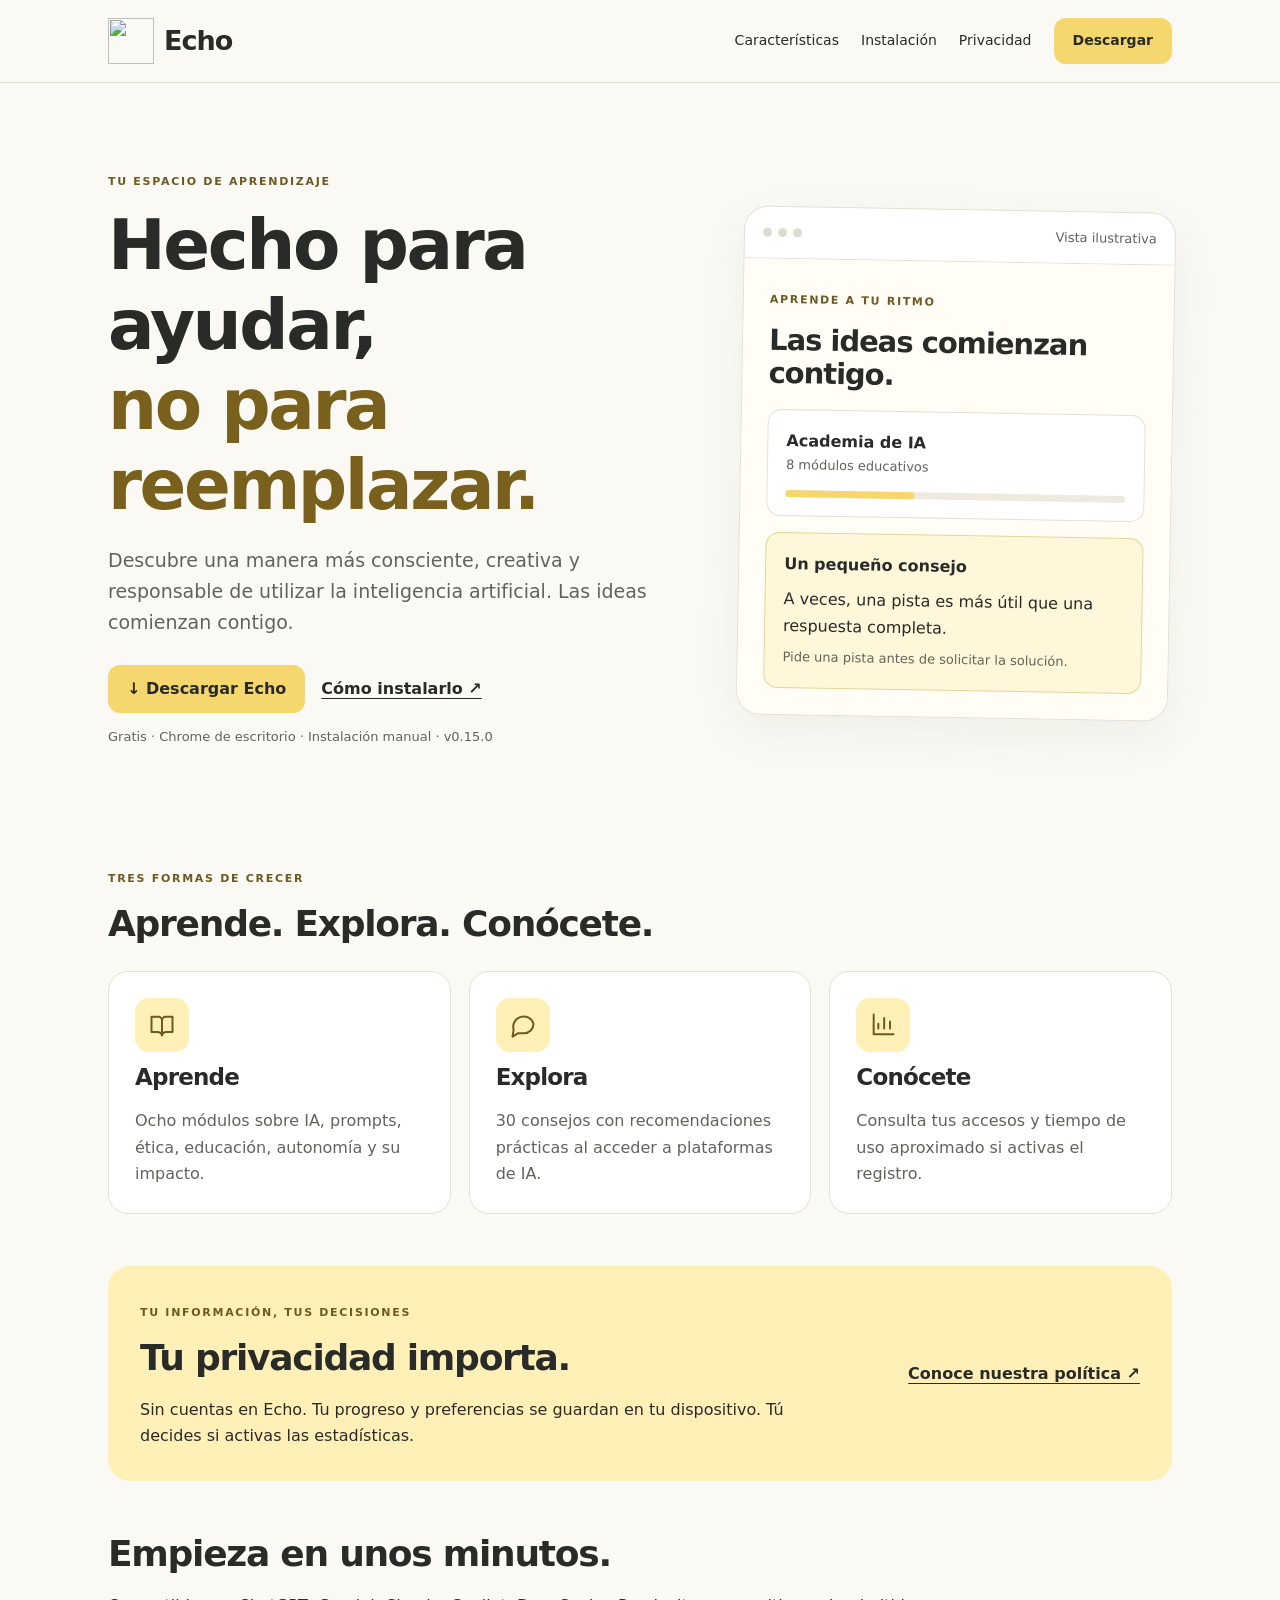
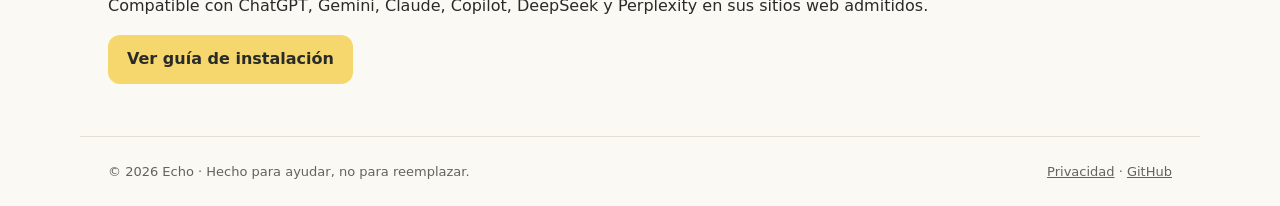
==== index.html @ 6b7a648e "Add files via upload" ====
<!doctype html><html lang="es"><head><meta charset="utf-8"><meta name="viewport" content="width=device-width, initial-scale=1"><meta name="description" content="Echo, una herramienta educativa para el uso responsable de la inteligencia artificial."><title>Inicio | Echo</title><link rel="icon" href="assets/logo.png"><link rel="stylesheet" href="style.css"></head><body><a class="skip" href="#contenido">Saltar al contenido</a><header><nav class="wrap nav" aria-label="Navegación principal"><a class="brand" href="index.html"><img src="assets/logo.png" alt="" width="46" height="46">Echo</a><div class="links"><a href="index.html#funciones">Características</a><a href="instalacion.html">Instalación</a><a href="privacidad.html">Privacidad</a><a class="nav-download" href="downloads/Echo-0.15.0.zip" download>Descargar</a></div></nav></header><main id="contenido" class="wrap"><section class="hero"><div><span class="eyebrow">TU ESPACIO DE APRENDIZAJE</span><h1>Hecho para ayudar,<br><span>no para reemplazar.</span></h1><p class="lead">Descubre una manera más consciente, creativa y responsable de utilizar la inteligencia artificial. Las ideas comienzan contigo.</p><div class="actions"><a class="button" href="downloads/Echo-0.15.0.zip" download>↓ Descargar Echo</a><a class="secondary" href="instalacion.html">Cómo instalarlo ↗</a></div><p class="meta">Gratis · Chrome de escritorio · Instalación manual · v0.15.0</p></div><div class="preview"><div class="preview-top"><span class="dot"></span><span class="dot"></span><span class="dot"></span><small>Vista ilustrativa</small></div><div class="preview-body"><span class="eyebrow">APRENDE A TU RITMO</span><h2>Las ideas comienzan contigo.</h2><div class="mini"><b>Academia de IA</b><span>8 módulos educativos</span><div class="track"><i></i></div></div><div class="tip"><b>Un pequeño consejo</b><p>A veces, una pista es más útil que una respuesta completa.</p><small>Pide una pista antes de solicitar la solución.</small></div></div></div></section><section id="funciones" class="section"><span class="eyebrow">TRES FORMAS DE CRECER</span><h2>Aprende. Explora. Conócete.</h2><div class="cards"><article class="card"><div class="symbol"><svg aria-hidden="true" width="28" height="28" viewBox="0 0 24 24" fill="none" stroke="currentColor" stroke-width="1.7" stroke-linecap="round" stroke-linejoin="round"><path d="M3 5h6a3 3 0 0 1 3 3v13a4 4 0 0 0-4-3H3zM21 5h-6a3 3 0 0 0-3 3v13a4 4 0 0 1 4-3h5z"/></svg></div><h3>Aprende</h3><p>Ocho módulos sobre IA, prompts, ética, educación, autonomía y su impacto.</p></article><article class="card"><div class="symbol"><svg aria-hidden="true" width="28" height="28" viewBox="0 0 24 24" fill="none" stroke="currentColor" stroke-width="1.7" stroke-linecap="round" stroke-linejoin="round"><path d="M21 11a8 8 0 0 1-8 8H8l-5 3 1-6a8 8 0 1 1 17-5z"/></svg></div><h3>Explora</h3><p>30 consejos con recomendaciones prácticas al acceder a plataformas de IA.</p></article><article class="card"><div class="symbol"><svg aria-hidden="true" width="28" height="28" viewBox="0 0 24 24" fill="none" stroke="currentColor" stroke-width="1.7" stroke-linecap="round" stroke-linejoin="round"><path d="M4 3v17h17M8 15v-4m5 4V6m5 9V9"/></svg></div><h3>Conócete</h3><p>Consulta tus accesos y tiempo de uso aproximado si activas el registro.</p></article></div></section><section class="privacy-band"><div><span class="eyebrow">TU INFORMACIÓN, TUS DECISIONES</span><h2>Tu privacidad importa.</h2><p>Sin cuentas en Echo. Tu progreso y preferencias se guardan en tu dispositivo. Tú decides si activas las estadísticas.</p></div><a class="secondary" href="privacidad.html">Conoce nuestra política ↗</a></section><section class="section"><h2>Empieza en unos minutos.</h2><p>Compatible con ChatGPT, Gemini, Claude, Copilot, DeepSeek y Perplexity en sus sitios web admitidos.</p><a class="button" href="instalacion.html">Ver guía de instalación</a></section></main><footer class="wrap"><span>© 2026 Echo · Hecho para ayudar, no para reemplazar.</span><div><a href="privacidad.html">Privacidad</a> · <a href="https://github.com/Echo-prog15/Echo">GitHub</a></div></footer></body></html>
---- style.css ----
:root{--bg:#faf9f4;--ink:#292b28;--muted:#62645c;--yellow:#f5d76e;--soft:#fff0b8;--line:#e4e0d5}*{box-sizing:border-box}html{scroll-behavior:smooth}body{margin:0;background:var(--bg);color:var(--ink);font:16px/1.65 system-ui,-apple-system,BlinkMacSystemFont,"Segoe UI",sans-serif}a{color:inherit}a:focus-visible{outline:3px solid #8b6910;outline-offset:4px}.wrap{max-width:1120px;margin:auto;padding-inline:28px}.skip{position:absolute;left:12px;top:-100px;background:white;padding:10px}.skip:focus{top:8px}header{border-bottom:1px solid var(--line)}.nav{display:flex;align-items:center;justify-content:space-between;gap:24px;padding-block:18px}.brand{display:flex;align-items:center;gap:10px;font-size:27px;font-weight:800;text-decoration:none;letter-spacing:-1px}.brand img{object-fit:contain}.links{display:flex;gap:22px;align-items:center;flex-wrap:wrap;font-size:14px}.links a{text-decoration:none}.links a:hover{text-decoration:underline}.nav-download,.button{background:var(--yellow);padding:11px 19px;border-radius:12px;font-weight:700;text-decoration:none;display:inline-block}.button:hover,.nav-download:hover{background:#edca50}.hero{display:grid;grid-template-columns:1.15fr .85fr;gap:48px;align-items:center;padding-block:84px 64px}.eyebrow{font-size:11px;letter-spacing:1.7px;font-weight:750;color:#6d5923}h1,h2,h3{line-height:1.16;letter-spacing:-.035em;margin:12px 0 18px}h1{font-size:clamp(40px,5.5vw,69px)}h1 span{color:#79601c}h2{font-size:clamp(26px,3vw,36px)}h3{font-size:23px}.lead{font-size:19px;color:var(--muted);max-width:620px}.actions{display:flex;gap:16px;align-items:center;flex-wrap:wrap;margin-top:26px}.secondary{font-weight:650;text-underline-offset:4px}.meta,small{font-size:13px;color:var(--muted)}.preview{background:white;border:1px solid var(--line);border-radius:24px;overflow:hidden;box-shadow:0 16px 45px #514a3610;transform:rotate(1deg)}.preview-top{display:flex;align-items:center;gap:6px;padding:15px 18px;border-bottom:1px solid var(--line)}.preview-top small{margin-left:auto}.dot{width:9px;height:9px;background:#dedbd0;border-radius:50%}.preview-body{padding:26px;background:#fffdf6}.preview-body h2{font-size:29px}.mini,.tip{border:1px solid var(--line);border-radius:14px;padding:18px;margin-top:16px;background:white}.mini span{display:block;font-size:13px;color:var(--muted)}.track{height:7px;border-radius:8px;background:#eeeae0;margin-top:14px}.track i{display:block;width:38%;height:100%;background:var(--yellow);border-radius:8px}.tip{background:#fff7d9;border-color:#e5d59a}.tip p{margin:9px 0 4px}.section{padding-block:40px 52px}.cards{display:grid;grid-template-columns:repeat(3,1fr);gap:18px;margin-top:26px}.card{background:white;border:1px solid var(--line);border-radius:20px;padding:26px}.card p{color:var(--muted);margin-bottom:0}.symbol{display:grid;place-items:center;background:var(--soft);width:54px;height:54px;border-radius:14px;color:#6d5923}.privacy-band{display:flex;justify-content:space-between;align-items:center;gap:30px;background:var(--soft);border-radius:22px;padding:32px}.privacy-band p{max-width:660px;margin-bottom:0}.privacy-band .secondary{flex-shrink:0}.article{max-width:780px;margin:auto;padding-block:58px}.article h1{font-size:clamp(36px,5vw,56px)}.article h2{font-size:26px;margin-top:36px}.article p{color:var(--muted)}.steps{padding-left:25px}.steps li{padding:10px 0 10px 8px}code{background:#eeece3;padding:2px 5px;border-radius:4px;overflow-wrap:anywhere}footer{border-top:1px solid var(--line);display:flex;justify-content:space-between;gap:15px;flex-wrap:wrap;padding-block:24px;color:var(--muted);font-size:13px}@media(max-width:760px){.wrap{padding-inline:20px}.nav{align-items:flex-start;flex-direction:column;gap:12px}.links{gap:14px}.hero{grid-template-columns:1fr;padding-block:45px;gap:28px}.preview{transform:none}.cards{grid-template-columns:1fr}.privacy-band{flex-direction:column;align-items:flex-start;padding:24px}.section{padding-block:28px}.article{padding-block:35px}}@media(prefers-reduced-motion:reduce){html{scroll-behavior:auto}}
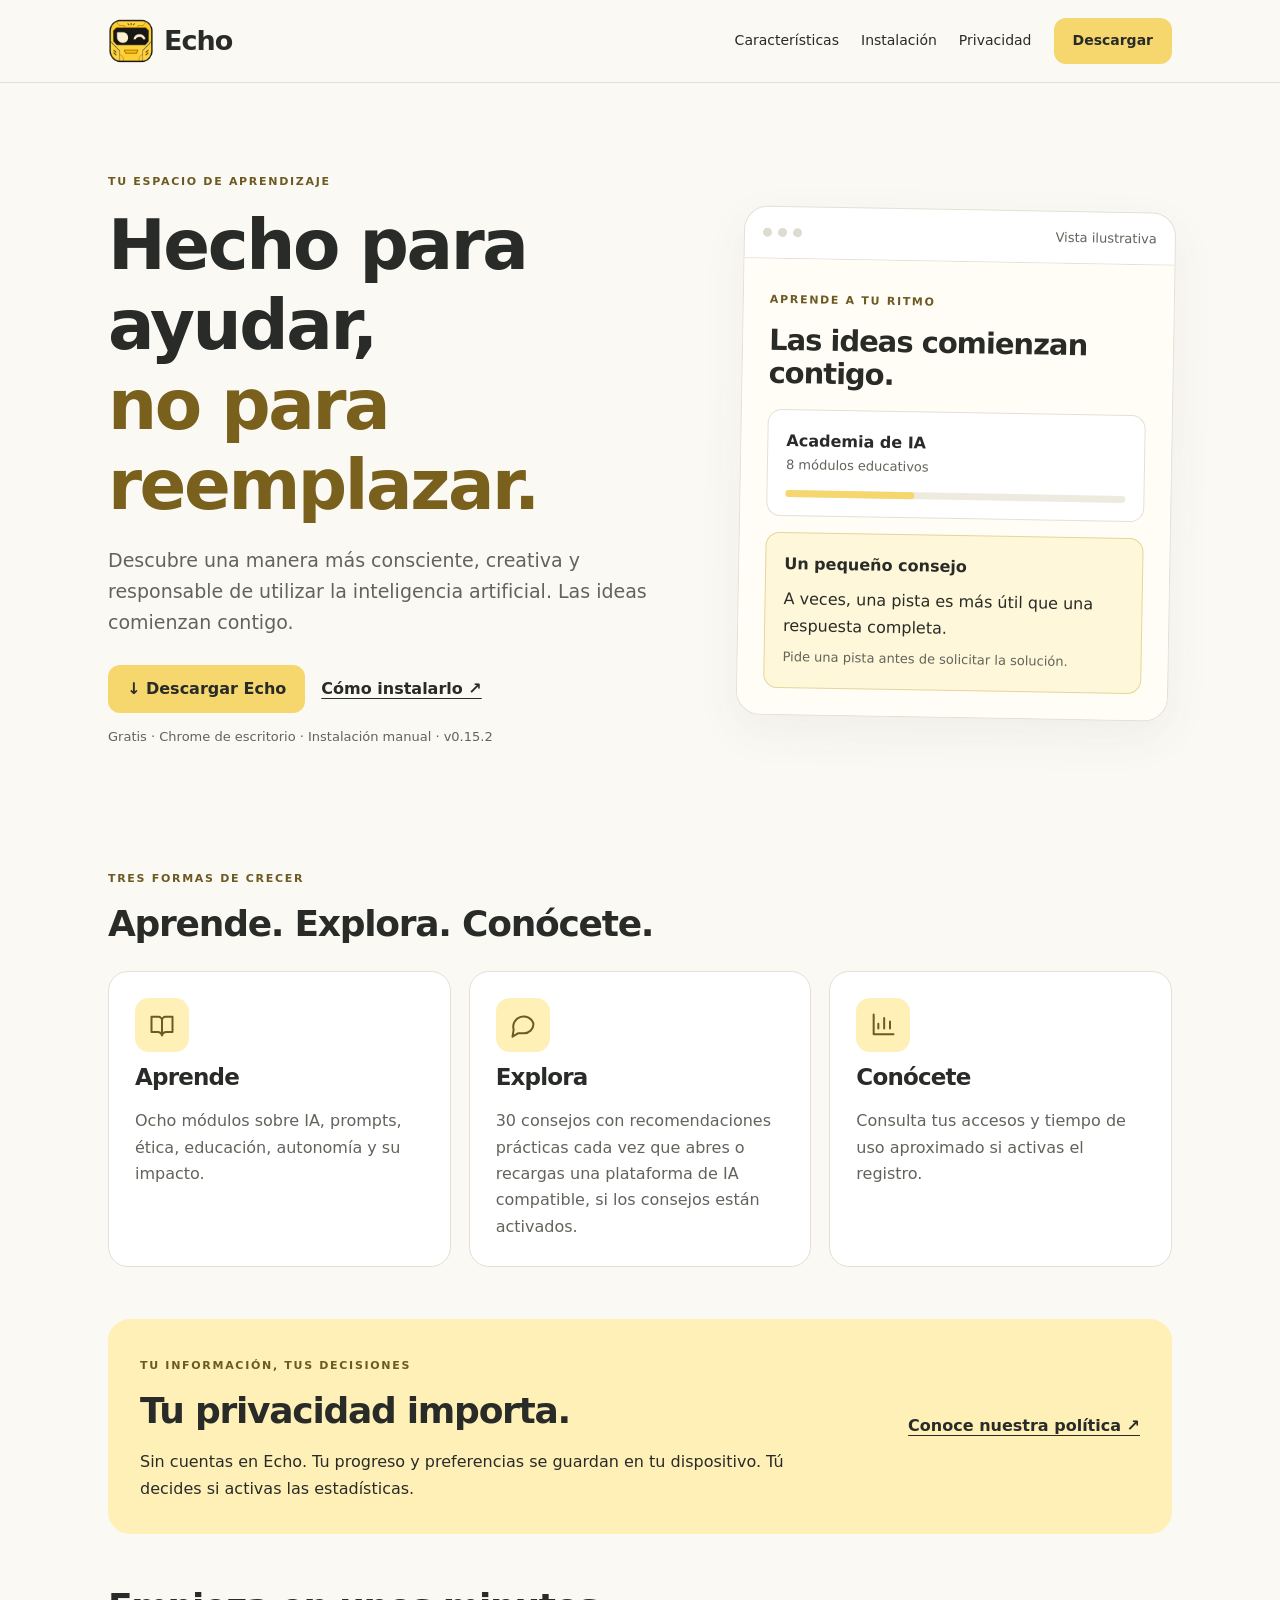
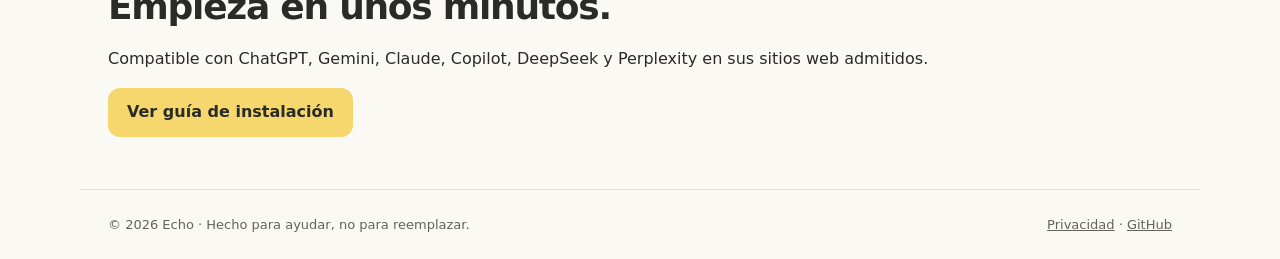
==== commit bdcd7a19: "Add files via upload" ====
--- a/index.html
+++ b/index.html
@@ -1 +1 @@
-<!doctype html><html lang="es"><head><meta charset="utf-8"><meta name="viewport" content="width=device-width, initial-scale=1"><meta name="description" content="Echo, una herramienta educativa para el uso responsable de la inteligencia artificial."><title>Inicio | Echo</title><link rel="icon" href="assets/logo.png"><link rel="stylesheet" href="style.css"></head><body><a class="skip" href="#contenido">Saltar al contenido</a><header><nav class="wrap nav" aria-label="Navegación principal"><a class="brand" href="index.html"><img src="assets/logo.png" alt="" width="46" height="46">Echo</a><div class="links"><a href="index.html#funciones">Características</a><a href="instalacion.html">Instalación</a><a href="privacidad.html">Privacidad</a><a class="nav-download" href="downloads/Echo-0.15.0.zip" download>Descargar</a></div></nav></header><main id="contenido" class="wrap"><section class="hero"><div><span class="eyebrow">TU ESPACIO DE APRENDIZAJE</span><h1>Hecho para ayudar,<br><span>no para reemplazar.</span></h1><p class="lead">Descubre una manera más consciente, creativa y responsable de utilizar la inteligencia artificial. Las ideas comienzan contigo.</p><div class="actions"><a class="button" href="downloads/Echo-0.15.0.zip" download>↓ Descargar Echo</a><a class="secondary" href="instalacion.html">Cómo instalarlo ↗</a></div><p class="meta">Gratis · Chrome de escritorio · Instalación manual · v0.15.0</p></div><div class="preview"><div class="preview-top"><span class="dot"></span><span class="dot"></span><span class="dot"></span><small>Vista ilustrativa</small></div><div class="preview-body"><span class="eyebrow">APRENDE A TU RITMO</span><h2>Las ideas comienzan contigo.</h2><div class="mini"><b>Academia de IA</b><span>8 módulos educativos</span><div class="track"><i></i></div></div><div class="tip"><b>Un pequeño consejo</b><p>A veces, una pista es más útil que una respuesta completa.</p><small>Pide una pista antes de solicitar la solución.</small></div></div></div></section><section id="funciones" class="section"><span class="eyebrow">TRES FORMAS DE CRECER</span><h2>Aprende. Explora. Conócete.</h2><div class="cards"><article class="card"><div class="symbol"><svg aria-hidden="true" width="28" height="28" viewBox="0 0 24 24" fill="none" stroke="currentColor" stroke-width="1.7" stroke-linecap="round" stroke-linejoin="round"><path d="M3 5h6a3 3 0 0 1 3 3v13a4 4 0 0 0-4-3H3zM21 5h-6a3 3 0 0 0-3 3v13a4 4 0 0 1 4-3h5z"/></svg></div><h3>Aprende</h3><p>Ocho módulos sobre IA, prompts, ética, educación, autonomía y su impacto.</p></article><article class="card"><div class="symbol"><svg aria-hidden="true" width="28" height="28" viewBox="0 0 24 24" fill="none" stroke="currentColor" stroke-width="1.7" stroke-linecap="round" stroke-linejoin="round"><path d="M21 11a8 8 0 0 1-8 8H8l-5 3 1-6a8 8 0 1 1 17-5z"/></svg></div><h3>Explora</h3><p>30 consejos con recomendaciones prácticas al acceder a plataformas de IA.</p></article><article class="card"><div class="symbol"><svg aria-hidden="true" width="28" height="28" viewBox="0 0 24 24" fill="none" stroke="currentColor" stroke-width="1.7" stroke-linecap="round" stroke-linejoin="round"><path d="M4 3v17h17M8 15v-4m5 4V6m5 9V9"/></svg></div><h3>Conócete</h3><p>Consulta tus accesos y tiempo de uso aproximado si activas el registro.</p></article></div></section><section class="privacy-band"><div><span class="eyebrow">TU INFORMACIÓN, TUS DECISIONES</span><h2>Tu privacidad importa.</h2><p>Sin cuentas en Echo. Tu progreso y preferencias se guardan en tu dispositivo. Tú decides si activas las estadísticas.</p></div><a class="secondary" href="privacidad.html">Conoce nuestra política ↗</a></section><section class="section"><h2>Empieza en unos minutos.</h2><p>Compatible con ChatGPT, Gemini, Claude, Copilot, DeepSeek y Perplexity en sus sitios web admitidos.</p><a class="button" href="instalacion.html">Ver guía de instalación</a></section></main><footer class="wrap"><span>© 2026 Echo · Hecho para ayudar, no para reemplazar.</span><div><a href="privacidad.html">Privacidad</a> · <a href="https://github.com/Echo-prog15/Echo">GitHub</a></div></footer></body></html>+<!doctype html><html lang="es"><head><meta charset="utf-8"><meta name="viewport" content="width=device-width, initial-scale=1"><meta name="description" content="Echo, una herramienta educativa para el uso responsable de la inteligencia artificial."><title>Inicio | Echo</title><link rel="icon" href="assets/logo.png"><link rel="stylesheet" href="style.css"></head><body><a class="skip" href="#contenido">Saltar al contenido</a><header><nav class="wrap nav" aria-label="Navegación principal"><a class="brand" href="index.html"><img src="assets/logo.png" alt="" width="46" height="46">Echo</a><div class="links"><a href="index.html#funciones">Características</a><a href="instalacion.html">Instalación</a><a href="privacidad.html">Privacidad</a><a class="nav-download" href="downloads/Echo-0.15.2.zip" download>Descargar</a></div></nav></header><main id="contenido" class="wrap"><section class="hero"><div><span class="eyebrow">TU ESPACIO DE APRENDIZAJE</span><h1>Hecho para ayudar,<br><span>no para reemplazar.</span></h1><p class="lead">Descubre una manera más consciente, creativa y responsable de utilizar la inteligencia artificial. Las ideas comienzan contigo.</p><div class="actions"><a class="button" href="downloads/Echo-0.15.2.zip" download>↓ Descargar Echo</a><a class="secondary" href="instalacion.html">Cómo instalarlo ↗</a></div><p class="meta">Gratis · Chrome de escritorio · Instalación manual · v0.15.2</p></div><div class="preview"><div class="preview-top"><span class="dot"></span><span class="dot"></span><span class="dot"></span><small>Vista ilustrativa</small></div><div class="preview-body"><span class="eyebrow">APRENDE A TU RITMO</span><h2>Las ideas comienzan contigo.</h2><div class="mini"><b>Academia de IA</b><span>8 módulos educativos</span><div class="track"><i></i></div></div><div class="tip"><b>Un pequeño consejo</b><p>A veces, una pista es más útil que una respuesta completa.</p><small>Pide una pista antes de solicitar la solución.</small></div></div></div></section><section id="funciones" class="section"><span class="eyebrow">TRES FORMAS DE CRECER</span><h2>Aprende. Explora. Conócete.</h2><div class="cards"><article class="card"><div class="symbol"><svg aria-hidden="true" width="28" height="28" viewBox="0 0 24 24" fill="none" stroke="currentColor" stroke-width="1.7" stroke-linecap="round" stroke-linejoin="round"><path d="M3 5h6a3 3 0 0 1 3 3v13a4 4 0 0 0-4-3H3zM21 5h-6a3 3 0 0 0-3 3v13a4 4 0 0 1 4-3h5z"/></svg></div><h3>Aprende</h3><p>Ocho módulos sobre IA, prompts, ética, educación, autonomía y su impacto.</p></article><article class="card"><div class="symbol"><svg aria-hidden="true" width="28" height="28" viewBox="0 0 24 24" fill="none" stroke="currentColor" stroke-width="1.7" stroke-linecap="round" stroke-linejoin="round"><path d="M21 11a8 8 0 0 1-8 8H8l-5 3 1-6a8 8 0 1 1 17-5z"/></svg></div><h3>Explora</h3><p>30 consejos con recomendaciones prácticas cada vez que abres o recargas una plataforma de IA compatible, si los consejos están activados.</p></article><article class="card"><div class="symbol"><svg aria-hidden="true" width="28" height="28" viewBox="0 0 24 24" fill="none" stroke="currentColor" stroke-width="1.7" stroke-linecap="round" stroke-linejoin="round"><path d="M4 3v17h17M8 15v-4m5 4V6m5 9V9"/></svg></div><h3>Conócete</h3><p>Consulta tus accesos y tiempo de uso aproximado si activas el registro.</p></article></div></section><section class="privacy-band"><div><span class="eyebrow">TU INFORMACIÓN, TUS DECISIONES</span><h2>Tu privacidad importa.</h2><p>Sin cuentas en Echo. Tu progreso y preferencias se guardan en tu dispositivo. Tú decides si activas las estadísticas.</p></div><a class="secondary" href="privacidad.html">Conoce nuestra política ↗</a></section><section class="section"><h2>Empieza en unos minutos.</h2><p>Compatible con ChatGPT, Gemini, Claude, Copilot, DeepSeek y Perplexity en sus sitios web admitidos.</p><a class="button" href="instalacion.html">Ver guía de instalación</a></section></main><footer class="wrap"><span>© 2026 Echo · Hecho para ayudar, no para reemplazar.</span><div><a href="privacidad.html">Privacidad</a> · <a href="https://github.com/Echo-prog15/Echo">GitHub</a></div></footer></body></html>
